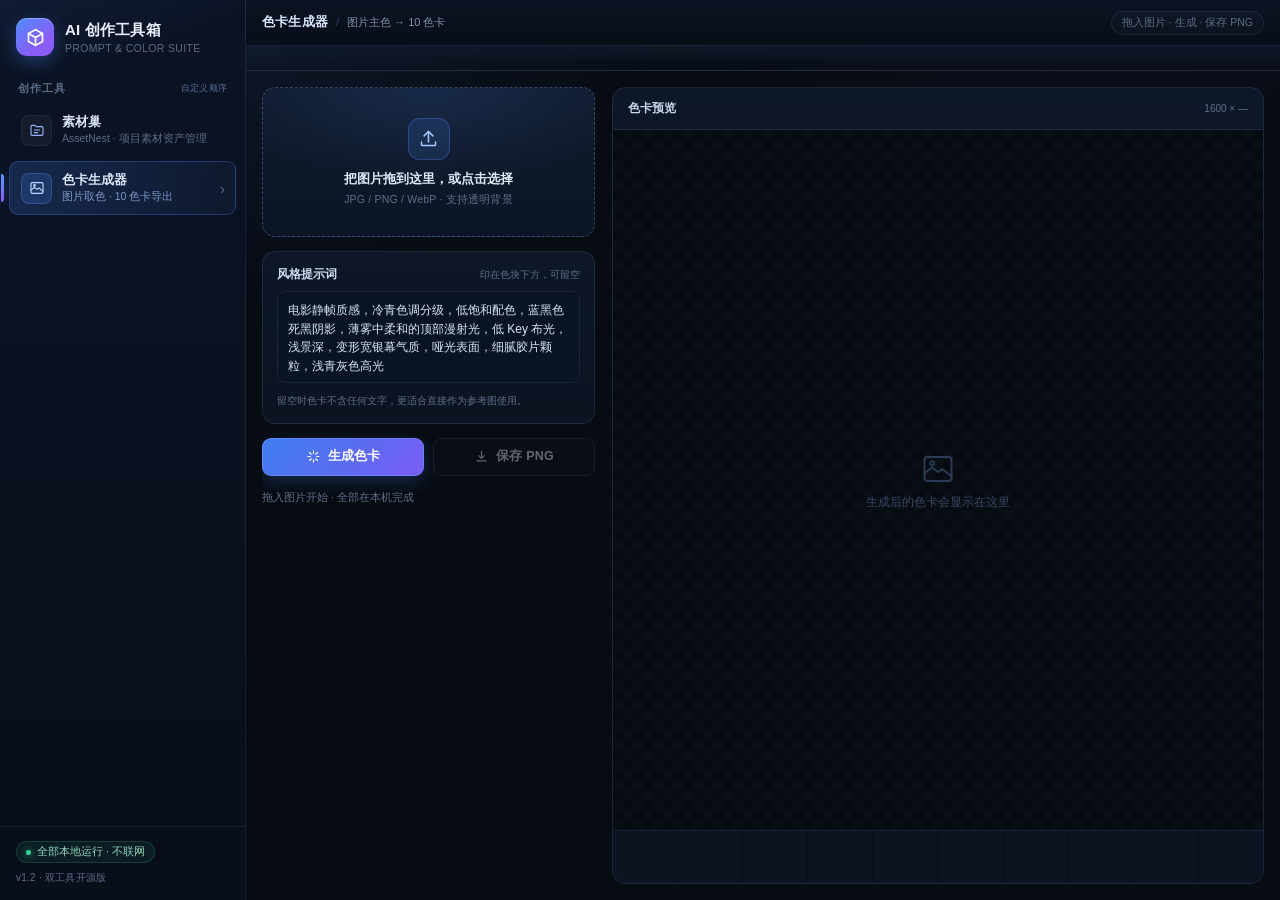
==== web/shell.html @ 08d2ac6e "Initial open source release v1.2.0" ====
<!DOCTYPE html>
<html lang="zh-CN">
<head>
<meta charset="UTF-8">
<meta name="viewport" content="width=device-width, initial-scale=1">
<title>AI 创作工具箱</title>
<style>
  :root{
    --bg:#070b12;
    --side:#0a1120;
    --side-2:#0d1730;
    --line:rgba(126,156,210,.13);
    --line-strong:rgba(126,156,210,.22);
    --text:#e9effa;
    --muted:#8090aa;
    --muted-2:#5c6b84;
    --accent:#4f8cff;
    --accent-2:#8b5cf6;
    --ok:#35d39a;
  }
  *{box-sizing:border-box;margin:0;padding:0}
  html,body{height:100%;overflow:hidden}
  body{
    background:var(--bg);color:var(--text);
    font-family:"Microsoft YaHei UI","Microsoft YaHei","PingFang SC","Segoe UI",sans-serif;
    font-size:13px;display:flex;
    -webkit-font-smoothing:antialiased;user-select:none;
  }
  button{font:inherit;color:inherit;background:none;border:0;cursor:pointer}
  iframe{border:0;display:block;width:100%;height:100%;background:var(--bg)}

  /* ---------- 侧栏 ---------- */
  .side{
    width:246px;flex:0 0 246px;height:100%;
    background:
      radial-gradient(560px 240px at -30% -10%,rgba(79,140,255,.16),transparent 70%),
      linear-gradient(180deg,#0b1324 0%,#080e1a 100%);
    border-right:1px solid var(--line);
    display:flex;flex-direction:column;
    position:relative;z-index:2;
  }
  .brand{
    display:flex;align-items:center;gap:11px;
    padding:18px 16px 16px;
  }
  .logo{
    width:38px;height:38px;flex:0 0 38px;border-radius:11px;
    background:linear-gradient(140deg,#4f8cff,#8b5cf6 70%);
    display:grid;place-items:center;
    box-shadow:0 6px 18px rgba(79,140,255,.32),inset 0 1px 0 rgba(255,255,255,.28);
  }
  .logo svg{width:21px;height:21px;stroke:#fff;fill:none;stroke-width:1.9;stroke-linecap:round;stroke-linejoin:round}
  .brand-title{font-size:15px;font-weight:700;letter-spacing:.2px;line-height:1.3}
  .brand-sub{font-size:10.5px;color:var(--muted-2);letter-spacing:.34px;margin-top:2px}

  .section-label{
    padding:10px 18px 7px;font-size:10.5px;letter-spacing:1.1px;
    color:var(--muted-2);text-transform:uppercase;font-weight:600;
  }
  .order-hint{
    float:right;border:0;background:none;padding:0;font:inherit;
    font-size:9px;letter-spacing:.2px;color:#5a6f92;text-transform:none;
    font-weight:400;cursor:pointer;transition:color .15s;
  }
  .order-hint:hover{color:#a9c5f2}
  nav{display:flex;flex-direction:column;gap:4px;padding:0 9px}

  .nav-item{
    position:relative;display:flex;align-items:center;gap:10px;
    padding:10px 10px 10px 11px;border-radius:9px;text-align:left;
    border:1px solid transparent;
    transition:background .16s,border-color .16s,transform .16s;
  }
  .nav-item:hover{background:rgba(255,255,255,.035);border-color:rgba(126,156,210,.1)}
  .nav-item.active{
    background:linear-gradient(90deg,rgba(79,140,255,.19),rgba(79,140,255,.06));
    border-color:rgba(79,140,255,.3);
  }
  .nav-item.active:before{
    content:"";position:absolute;left:-9px;top:12px;bottom:12px;width:3px;border-radius:0 3px 3px 0;
    background:linear-gradient(180deg,#5b96ff,#8b5cf6);
    box-shadow:0 0 10px rgba(79,140,255,.6);
  }
  .ico{
    width:31px;height:31px;flex:0 0 31px;border-radius:8px;
    display:grid;place-items:center;
    background:rgba(255,255,255,.045);border:1px solid rgba(255,255,255,.055);
    color:#93b4f2;transition:all .16s;
  }
  .ico svg{width:16px;height:16px;stroke:currentColor;fill:none;stroke-width:1.7;stroke-linecap:round;stroke-linejoin:round}
  .nav-item.active .ico{background:rgba(79,140,255,.17);border-color:rgba(79,140,255,.34);color:#bcd4ff}
  .nav-text{min-width:0;flex:1;display:flex;flex-direction:column;gap:1px}
  .nav-title{font-size:12.5px;font-weight:600;color:#dce7f8;letter-spacing:.1px}
  .nav-sub{font-size:10.5px;color:var(--muted-2);white-space:nowrap;overflow:hidden;text-overflow:ellipsis}
  .nav-item.active .nav-sub{color:#7d99c9}
  .nav-arrow{color:var(--muted-2);font-size:15px;opacity:0;transform:translateX(-3px);transition:all .16s}
  .nav-item.active .nav-arrow,.nav-item:hover .nav-arrow{opacity:1;transform:none}
  .nav-item[draggable="true"]{cursor:grab}
  .nav-item.dragging{opacity:.35}
  .nav-item.drop-before{box-shadow:inset 0 2px 0 var(--accent)}
  .nav-item.drop-after{box-shadow:inset 0 -2px 0 var(--accent)}

  .side-foot{
    margin-top:auto;padding:14px 16px 15px;border-top:1px solid var(--line);
    display:flex;flex-direction:column;gap:8px;
  }
  .local-pill{
    display:inline-flex;align-items:center;gap:6px;align-self:flex-start;
    font-size:10.5px;color:#8fd7bd;background:rgba(53,211,154,.08);
    border:1px solid rgba(53,211,154,.18);border-radius:20px;padding:3px 9px;
  }
  .dot{width:5px;height:5px;border-radius:50%;background:var(--ok);box-shadow:0 0 7px rgba(53,211,154,.9)}
  .ver{font-size:10px;color:var(--muted-2);letter-spacing:.25px}

  /* 素材巢激活时收起侧栏，给 AssetNest 自己的文件树留空间 */
  .side{transition:width .2s ease,flex-basis .2s ease}
  .side.rail{width:64px;flex-basis:64px}
  .side.rail .brand{justify-content:center;padding:18px 0}
  .side.rail .brand > div:last-child{display:none}
  .side.rail .logo{width:34px;height:34px;flex-basis:34px}
  .side.rail .section-label,
  .side.rail .nav-text,
  .side.rail .nav-arrow,
  .side.rail .side-foot{display:none}
  .side.rail nav{padding:0 8px;gap:6px}
  .side.rail .nav-item{justify-content:center;padding:11px 0}
  .side.rail .nav-item.active:before{left:-8px}

  /* 素材巢启动/停止状态层 */
  .an-state{
    position:absolute;inset:0;z-index:6;display:flex;flex-direction:column;
    align-items:center;justify-content:center;gap:11px;text-align:center;padding:24px;
    background:
      radial-gradient(600px 300px at 50% 20%,rgba(79,140,255,.12),transparent 70%),
      #070b12;
  }
  .an-state.hide{display:none}
  .an-title{font-size:14px;font-weight:700;color:#dce8fb;letter-spacing:.2px}
  .an-sub{font-size:11px;color:var(--muted-2);line-height:1.65;max-width:440px;white-space:pre-line}
  .an-btn{
    margin-top:4px;height:34px;padding:0 18px;border-radius:8px;font-size:12px;font-weight:600;
    color:#fff;background:linear-gradient(135deg,#3f7ff0,#6d5cf6);
    border:1px solid rgba(120,150,255,.5);box-shadow:0 6px 18px rgba(63,127,240,.22);
  }
  .an-btn:hover{filter:brightness(1.08)}
  .an-btn[hidden]{display:none}

  /* 素材巢收起侧栏时，底部保留一个“排序”入口 */
  .rail-order{
    display:none;width:38px;height:38px;margin:12px auto 14px;border-radius:10px;
    border:1px solid rgba(126,156,210,.18);background:rgba(255,255,255,.04);
    color:#93a9ca;place-items:center;
  }
  .rail-order:hover{background:rgba(79,140,255,.16);border-color:rgba(79,140,255,.4);color:#cfdefa}
  .rail-order svg{width:17px;height:17px;stroke:currentColor;fill:none;stroke-width:1.8;stroke-linecap:round;stroke-linejoin:round}
  .side.rail .rail-order{display:grid;margin-top:auto}

  /* 自定义工具顺序弹窗 */
  .order-modal{position:fixed;inset:0;z-index:80;display:flex;align-items:center;justify-content:center;padding:24px}
  .order-modal[hidden]{display:none}
  .order-backdrop{position:absolute;inset:0;background:rgba(2,6,12,.68);backdrop-filter:blur(4px)}
  .order-card{
    position:relative;width:478px;max-width:100%;max-height:100%;display:flex;flex-direction:column;
    background:linear-gradient(180deg,#111d31,#0a1322);
    border:1px solid rgba(126,156,210,.28);border-radius:16px;
    box-shadow:0 26px 80px rgba(0,0,0,.7),inset 0 1px 0 rgba(255,255,255,.06);
    overflow:hidden;
  }
  .order-head{display:flex;align-items:flex-start;gap:12px;padding:18px 20px 14px;border-bottom:1px solid var(--line)}
  .order-title{font-size:15px;font-weight:700;color:#e6effc;letter-spacing:.2px}
  .order-sub{font-size:10.5px;color:#6f82a2;line-height:1.55;margin-top:4px}
  .order-close{
    margin-left:auto;width:30px;height:30px;flex:0 0 30px;border-radius:8px;
    color:#8d9cb6;font-size:19px;line-height:1;
  }
  .order-close:hover{background:rgba(255,255,255,.07);color:#fff}
  .order-list{padding:14px 16px;overflow:auto;display:flex;flex-direction:column;gap:7px}
  .order-row{
    display:flex;align-items:center;gap:9px;padding:8px 10px;
    border:1px solid rgba(126,156,210,.14);border-radius:10px;
    background:rgba(255,255,255,.025);
  }
  .order-row .grip{color:#3e4f6c;font-size:13px;letter-spacing:-2px;width:10px;flex:0 0 10px}
  .order-row .num{width:16px;flex:0 0 16px;text-align:center;font-size:9.5px;color:#617697;font-variant-numeric:tabular-nums}
  .order-row .ico{width:28px;height:28px;flex:0 0 28px;border-radius:7px}
  .order-row .ico svg{width:15px;height:15px}
  .order-row .info{flex:1;min-width:0}
  .order-row .info b{display:block;font-size:12px;font-weight:600;color:#dce7f8}
  .order-row .info small{display:block;font-size:9.5px;color:#667892;white-space:nowrap;overflow:hidden;text-overflow:ellipsis;margin-top:1px}
  .order-row .move{
    width:27px;height:27px;flex:0 0 27px;border-radius:7px;
    border:1px solid rgba(126,156,210,.2);background:rgba(255,255,255,.04);
    color:#bacbe4;font-size:13px;line-height:1;
  }
  .order-row .move:hover:not(:disabled){background:rgba(79,140,255,.2);border-color:rgba(79,140,255,.48);color:#fff}
  .order-row .move:disabled{opacity:.22;cursor:not-allowed}
  .order-foot{display:flex;align-items:center;justify-content:space-between;gap:10px;padding:12px 16px 14px;border-top:1px solid var(--line)}
  .order-foot-right{display:flex;gap:8px}
  .order-btn{
    height:34px;padding:0 16px;border-radius:8px;font-size:11.5px;
    border:1px solid rgba(126,156,210,.24);background:rgba(255,255,255,.04);color:#d6e3f6;
  }
  .order-btn:hover{background:rgba(255,255,255,.07);border-color:rgba(126,156,210,.45)}
  .order-btn.primary{
    background:linear-gradient(135deg,#3f7ff0,#6d5cf6);border-color:rgba(120,150,255,.5);
    color:#fff;font-weight:600;box-shadow:0 6px 18px rgba(63,127,240,.24);
  }
  .order-btn.primary:hover{filter:brightness(1.08)}


  /* ---------- 主区 ---------- */
  .stage{flex:1;min-width:0;height:100%;display:flex;flex-direction:column;background:var(--bg)}
  .stage-bar{
    height:46px;flex:0 0 46px;display:flex;align-items:center;gap:10px;
    padding:0 16px;border-bottom:1px solid var(--line);
    background:linear-gradient(180deg,#0b1322,#080e19);
  }
  .stage-title{display:flex;align-items:baseline;gap:8px;min-width:0}
  .stage-name{font-size:12.5px;font-weight:700;letter-spacing:.2px;color:#dbe8ff}
  .stage-sep{color:#32415c;font-size:11px}
  .stage-sub{font-size:11px;color:var(--muted);white-space:nowrap}
  .stage-tip{
    margin-left:auto;font-size:10.5px;color:var(--muted-2);
    padding:4px 10px;border:1px solid var(--line);border-radius:20px;
    background:rgba(255,255,255,.018);white-space:nowrap;
  }
  .frame-wrap{position:relative;flex:1;min-height:0;background:var(--bg)}
  .pane{position:absolute;inset:0;opacity:0;visibility:hidden;transition:opacity .18s ease}
  .pane.active{opacity:1;visibility:visible}
  .pane iframe{width:100%;height:100%}

  .loading{
    position:absolute;inset:0;display:grid;place-items:center;z-index:3;
    background:#070b12;color:var(--muted);font-size:12px;gap:10px;
    pointer-events:none;transition:opacity .25s;
  }
  .loading.hide{opacity:0}
  .spin{width:26px;height:26px;border-radius:50%;border:2px solid #1c2b47;border-top-color:var(--accent);animation:sp 1s linear infinite}
  @keyframes sp{to{transform:rotate(360deg)}}

  @media (max-width:980px){
    .side{width:212px;flex-basis:212px}
    .brand-sub,.stage-tip{display:none}
  }
</style>
</head>
<body>
<aside class="side">
  <div class="brand">
    <div class="logo">
      <svg viewBox="0 0 24 24"><path d="M4 7.5 12 3l8 4.5v9L12 21l-8-4.5z"/><path d="M12 12v9"/><path d="m4 7.5 8 4.5 8-4.5"/></svg>
    </div>
    <div>
      <div class="brand-title">AI 创作工具箱</div>
      <div class="brand-sub">PROMPT &amp; COLOR SUITE</div>
    </div>
  </div>

  <div class="section-label">创作工具<button class="order-hint" id="btnOrder" title="自定义工具顺序">自定义顺序</button></div>
  <nav>
    <button class="nav-item" data-module="assetnest" title="素材巢">
      <span class="ico"><svg viewBox="0 0 24 24"><path d="M3 7a2 2 0 012-2h4l2 2h8a2 2 0 012 2v9a2 2 0 01-2 2H5a2 2 0 01-2-2z"/><path d="M8 12h8M8 16h5"/></svg></span>
      <span class="nav-text">
        <span class="nav-title">素材巢</span>
        <span class="nav-sub">AssetNest · 项目素材资产管理</span>
      </span>
      <span class="nav-arrow">›</span>
    </button>
    <button class="nav-item active" data-module="colorcard" title="色卡生成器">
      <span class="ico"><svg viewBox="0 0 24 24"><rect x="3" y="4" width="18" height="16" rx="2"/><path d="M3 15l5-4 4 3 3-2 6 5"/><circle cx="8.2" cy="8.2" r="1.3"/></svg></span>
      <span class="nav-text">
        <span class="nav-title">色卡生成器</span>
        <span class="nav-sub">图片取色 · 10 色卡导出</span>
      </span>
      <span class="nav-arrow">›</span>
    </button>
  </nav>

  <button class="rail-order" id="railOrder" title="自定义工具顺序">
    <svg viewBox="0 0 24 24"><path d="M8 6h13M8 12h13M8 18h13"/><path d="M4 4v16"/><path d="m2 8 2-4 2 4M2 16l2 4 2-4"/></svg>
  </button>

  <div class="side-foot">
    <span class="local-pill"><span class="dot"></span>全部本地运行 · 不联网</span>
    <span class="ver">v1.2 · 双工具开源版</span>
  </div>
</aside>

<main class="stage">
  <div class="stage-bar">
    <div class="stage-title">
      <span class="stage-name" id="stageName">色卡生成器</span>
      <span class="stage-sep">/</span>
      <span class="stage-sub" id="stageSub">图片主色 → 10 色卡</span>
    </div>
    <div class="stage-tip" id="stageTip">拖入图片 · 生成 · 保存 PNG</div>
  </div>
  <div class="frame-wrap">
    <div class="loading" id="loading"><div class="spin"></div><div>正在载入工具…</div></div>
    <div class="pane" data-pane="assetnest">
      <div class="an-state" id="anState">
        <div class="spin"></div>
        <div class="an-title" id="anTitle">正在启动素材巢…</div>
        <div class="an-sub" id="anSub">首次启动约需几秒，之后切换会很快</div>
        <button class="an-btn" id="anRetry" hidden>重新启动</button>
      </div>
      <iframe id="fr-assetnest" title="素材巢"></iframe>
    </div>
    <div class="pane active" data-pane="colorcard"><iframe id="fr-colorcard" src="colorcard/index.html" title="色卡生成器"></iframe></div>
  </div>
</main>

<div class="order-modal" id="orderModal" hidden>
  <div class="order-backdrop" id="orderBackdrop"></div>
  <div class="order-card" role="dialog" aria-modal="true" aria-label="自定义工具顺序">
    <div class="order-head">
      <div>
        <div class="order-title">自定义工具顺序</div>
        <div class="order-sub">用 ↑ ↓ 调整左侧工具栏的排列，保存后立即生效，下次打开保持。</div>
      </div>
      <button class="order-close" id="orderClose" title="关闭">×</button>
    </div>
    <div class="order-list" id="orderList"></div>
    <div class="order-foot">
      <button class="order-btn" id="orderReset">恢复默认</button>
      <div class="order-foot-right">
        <button class="order-btn" id="orderCancel">取消</button>
        <button class="order-btn primary" id="orderSave">保存顺序</button>
      </div>
    </div>
  </div>
</div>

<script>
(function(){
  var modules = {
    assetnest: { name:'素材巢', sub:'AssetNest · 项目素材资产管理', tip:'剧本 · 人物 · 场景 · 道具 · 音频 · 视频 · 成片' },
    colorcard: { name:'色卡生成器', sub:'图片主色 → 10 色卡', tip:'拖入图片 · 生成 · 保存 PNG' }
  };
  var items = document.querySelectorAll('.nav-item');
  var panes = document.querySelectorAll('.pane');
  var sideEl = document.querySelector('.side');
  var stageName = document.getElementById('stageName');
  var stageSub = document.getElementById('stageSub');
  var stageTip = document.getElementById('stageTip');
  var loading = document.getElementById('loading');
  var anState = document.getElementById('anState');
  var anTitle = document.getElementById('anTitle');
  var anSub = document.getElementById('anSub');
  var anRetry = document.getElementById('anRetry');
  var anFrame = document.getElementById('fr-assetnest');
  var anUrl = '', anStarting = false;
  var NAV_ORDER_KEY = 'aibox.order';
  var DEFAULT_ORDER = ['assetnest','colorcard'];
  var dragKey = null, suppressClick = false;
  var btnOrder = document.getElementById('btnOrder');
  var railOrder = document.getElementById('railOrder');
  var orderModal = document.getElementById('orderModal');
  var orderBackdrop = document.getElementById('orderBackdrop');
  var orderList = document.getElementById('orderList');

  function clearDrop(){
    var bs = document.querySelectorAll('.nav-item');
    for (var i=0;i<bs.length;i++) bs[i].classList.remove('drop-before','drop-after');
  }
  function saveOrder(){
    try {
      var arr = [];
      var bs = document.querySelectorAll('.nav-item');
      for (var i=0;i<bs.length;i++) arr.push(bs[i].getAttribute('data-module'));
      localStorage.setItem(NAV_ORDER_KEY, JSON.stringify(arr));
    } catch(e){}
  }
  function applySavedOrder(){
    var nav = document.querySelector('nav');
    if (!nav) return;
    var saved = [];
    try { saved = JSON.parse(localStorage.getItem(NAV_ORDER_KEY) || '[]'); } catch(e){}
    if (!Array.isArray(saved)) saved = [];
    for (var i=0;i<saved.length;i++){
      var b = document.querySelector('.nav-item[data-module="' + saved[i] + '"]');
      if (b) nav.appendChild(b);
    }
    for (var j=0;j<items.length;j++){
      if (!nav.contains(items[j])) nav.appendChild(items[j]);
    }
  }

  /* ---------- 自定义工具顺序（弹窗） ---------- */
  function updateOrderRows(){
    var rows = orderList.querySelectorAll('.order-row');
    for (var i=0;i<rows.length;i++){
      rows[i].querySelector('.num').textContent = String(i + 1);
      rows[i].querySelector('.move[data-dir="up"]').disabled = (i === 0);
      rows[i].querySelector('.move[data-dir="down"]').disabled = (i === rows.length - 1);
    }
  }

  function buildOrderRows(){
    orderList.innerHTML = '';
    var bs = document.querySelectorAll('.nav-item');
    for (var i=0;i<bs.length;i++){
      (function(b){
        var row = document.createElement('div');
        row.className = 'order-row';
        row.setAttribute('data-key', b.getAttribute('data-module'));

        var grip = document.createElement('span'); grip.className = 'grip'; grip.textContent = '⋮⋮';
        var num = document.createElement('span'); num.className = 'num';
        var ico = document.createElement('span'); ico.className = 'ico';
        ico.innerHTML = b.querySelector('.ico').innerHTML;
        var info = document.createElement('div'); info.className = 'info';
        var nm = document.createElement('b'); nm.textContent = b.querySelector('.nav-title').textContent;
        var sb = document.createElement('small'); sb.textContent = b.querySelector('.nav-sub').textContent;
        info.appendChild(nm); info.appendChild(sb);

        var up = document.createElement('button');
        up.type = 'button'; up.className = 'move'; up.setAttribute('data-dir','up');
        up.title = '上移'; up.textContent = '↑';
        var down = document.createElement('button');
        down.type = 'button'; down.className = 'move'; down.setAttribute('data-dir','down');
        down.title = '下移'; down.textContent = '↓';

        row.appendChild(grip); row.appendChild(num); row.appendChild(ico);
        row.appendChild(info); row.appendChild(up); row.appendChild(down);
        orderList.appendChild(row);
      })(bs[i]);
    }
    updateOrderRows();
  }

  function openOrderModal(){
    buildOrderRows();
    orderModal.hidden = false;
    setTimeout(function(){
      var c = document.getElementById('orderClose');
      if (c) c.focus();
    }, 30);
  }
  function closeOrderModal(){ orderModal.hidden = true; }

  function commitOrder(){
    var rows = orderList.querySelectorAll('.order-row');
    var nav = document.querySelector('nav');
    for (var i=0;i<rows.length;i++){
      var key = rows[i].getAttribute('data-key');
      var b = document.querySelector('.nav-item[data-module="' + key + '"]');
      if (b) nav.appendChild(b);
    }
    saveOrder();
    closeOrderModal();
  }

  function resetOrder(){
    for (var i=0;i<DEFAULT_ORDER.length;i++){
      var r = orderList.querySelector('.order-row[data-key="' + DEFAULT_ORDER[i] + '"]');
      if (r) orderList.appendChild(r);
    }
    updateOrderRows();
  }

  if (btnOrder) btnOrder.addEventListener('click', openOrderModal);
  if (railOrder) railOrder.addEventListener('click', openOrderModal);
  document.getElementById('orderClose').addEventListener('click', closeOrderModal);
  document.getElementById('orderCancel').addEventListener('click', closeOrderModal);
  document.getElementById('orderSave').addEventListener('click', commitOrder);
  document.getElementById('orderReset').addEventListener('click', resetOrder);
  orderBackdrop.addEventListener('click', closeOrderModal);
  orderList.addEventListener('click', function(e){
    var btn = e.target.closest ? e.target.closest('.move') : null;
    if (!btn) return;
    var row = btn.closest('.order-row');
    if (!row) return;
    var dir = btn.getAttribute('data-dir');
    if (dir === 'up' && row.previousElementSibling) {
      orderList.insertBefore(row, row.previousElementSibling);
    } else if (dir === 'down' && row.nextElementSibling) {
      orderList.insertBefore(row.nextElementSibling, row);
    }
    updateOrderRows();
  });
  document.addEventListener('keydown', function(e){
    if (e.key === 'Escape' && orderModal && !orderModal.hidden) closeOrderModal();
  });

  function anShow(title, sub, retry){
    anTitle.textContent = title;
    anSub.textContent = sub || '';
    anRetry.hidden = !retry;
    anState.classList.remove('hide');
  }
  function anHide(){ anState.classList.add('hide'); }
  function anActive(){
    var p = document.querySelector('.pane.active');
    return !!p && p.getAttribute('data-pane') === 'assetnest';
  }
  function ensureAssetNest(){
    if (anUrl) {
      if (anFrame.getAttribute('src') !== anUrl) anFrame.src = anUrl;
      anHide();
      return;
    }
    if (!(window.chrome && window.chrome.webview)) {
      anShow('素材巢需要在桌面应用中运行', '请使用 AI 创作工具箱.exe 打开，浏览器预览模式不启动本地服务。', false);
      return;
    }
    if (anStarting) {
      anShow('正在启动素材巢…', '首次启动约需几秒，之后切换会很快', false);
      return;
    }
    anStarting = true;
    anShow('正在启动素材巢…', '首次启动约需几秒，之后切换会很快', false);
    window.chrome.webview.postMessage(JSON.stringify({ cmd: 'assetnest-start' }));
  }

  function activate(key, save){
    if (!modules[key]) key = 'colorcard';
    for (var i=0;i<items.length;i++) items[i].classList.toggle('active', items[i].getAttribute('data-module') === key);
    for (var j=0;j<panes.length;j++) panes[j].classList.toggle('active', panes[j].getAttribute('data-pane') === key);
    sideEl.classList.toggle('rail', key === 'assetnest');
    stageName.textContent = modules[key].name;
    stageSub.textContent = modules[key].sub;
    stageTip.textContent = modules[key].tip;
    if (save) { try { localStorage.setItem('aibox.module', key); } catch(e){} }
    if (key === 'assetnest') ensureAssetNest();
  }

  if (anFrame) {
    anFrame.addEventListener('load', function(){
      if (anUrl && anFrame.getAttribute('src') === anUrl && anActive()) anHide();
    });
  }
  anRetry.addEventListener('click', function(){
    anUrl = ''; anStarting = false;
    anFrame.src = 'about:blank';
    ensureAssetNest();
  });

  if (window.chrome && window.chrome.webview) {
    window.chrome.webview.addEventListener('message', function(e){
      var d = e.data;
      if (!d || !d.type) return;
      if (d.type === 'assetnest-starting') {
        anStarting = true;
        if (anActive()) anShow('正在启动素材巢…', '首次启动约需几秒，之后切换会很快', false);
      } else if (d.type === 'assetnest-ready') {
        anStarting = false;
        anUrl = d.url;
        anShow('正在载入素材巢…', '本地服务已启动', false);
        anFrame.src = d.url;
      } else if (d.type === 'assetnest-error') {
        anStarting = false;
        anUrl = '';
        if (anActive()) anShow('素材巢启动失败', d.message || '请重试', true);
      } else if (d.type === 'assetnest-stopped') {
        anStarting = false;
        anUrl = '';
        anFrame.src = 'about:blank';
        if (anActive()) anShow('素材巢已退出', '点击下方按钮可重新启动本地服务。', true);
      }
    });
  }

  for (var i=0;i<items.length;i++){
    (function(btn){
      btn.setAttribute('draggable', 'true');
      btn.addEventListener('click', function(){
        if (suppressClick) return;
        activate(btn.getAttribute('data-module'), true);
      });
      btn.addEventListener('dragstart', function(e){
        dragKey = btn.getAttribute('data-module');
        suppressClick = true;
        btn.classList.add('dragging');
        try {
          e.dataTransfer.effectAllowed = 'move';
          e.dataTransfer.setData('text/plain', dragKey);
        } catch (err) {}
      });
      btn.addEventListener('dragend', function(){
        btn.classList.remove('dragging');
        clearDrop();
        dragKey = null;
        setTimeout(function(){ suppressClick = false; }, 250);
      });
      btn.addEventListener('dragover', function(e){
        if (!dragKey || dragKey === btn.getAttribute('data-module')) return;
        e.preventDefault();
        var r = btn.getBoundingClientRect();
        var after = (e.clientY - r.top) > r.height / 2;
        clearDrop();
        btn.classList.add(after ? 'drop-after' : 'drop-before');
        try { e.dataTransfer.dropEffect = 'move'; } catch (err) {}
      });
      btn.addEventListener('dragleave', function(){
        btn.classList.remove('drop-before','drop-after');
      });
      btn.addEventListener('drop', function(e){
        e.preventDefault();
        e.stopPropagation();
        var key = dragKey || (e.dataTransfer && e.dataTransfer.getData('text/plain'));
        var target = btn.getAttribute('data-module');
        if (key && key !== target) {
          var dragged = document.querySelector('.nav-item[data-module="' + key + '"]');
          var r = btn.getBoundingClientRect();
          var after = (e.clientY - r.top) > r.height / 2;
          if (dragged) {
            if (after) btn.parentNode.insertBefore(dragged, btn.nextSibling);
            else btn.parentNode.insertBefore(dragged, btn);
            saveOrder();
          }
        }
        clearDrop();
      });
    })(items[i]);
  }

  applySavedOrder();

  var saved = 'colorcard';
  try { saved = localStorage.getItem('aibox.module') || 'colorcard'; } catch(e){}
  var hashKey = (location.hash || '').replace(/^#/, '');
  var queryKey = '';
  try { queryKey = new URLSearchParams(location.search).get('m') || ''; } catch(e){}
  if (modules[hashKey]) saved = hashKey;
  if (modules[queryKey]) saved = queryKey;
  activate(saved, false);

  var pending = 1;
  function done(){
    pending--;
    if (pending <= 0) { loading.classList.add('hide'); setTimeout(function(){ loading.style.display='none'; }, 300); }
  }
  ['fr-colorcard'].forEach(function(id){
    var f = document.getElementById(id);
    if (!f) { pending--; return; }
    f.addEventListener('load', done);
  });
  setTimeout(function(){ if (loading && loading.style.display !== 'none') { loading.classList.add('hide'); setTimeout(function(){ loading.style.display='none'; }, 300); } }, 4000);
})();
</script>
</body>
</html>
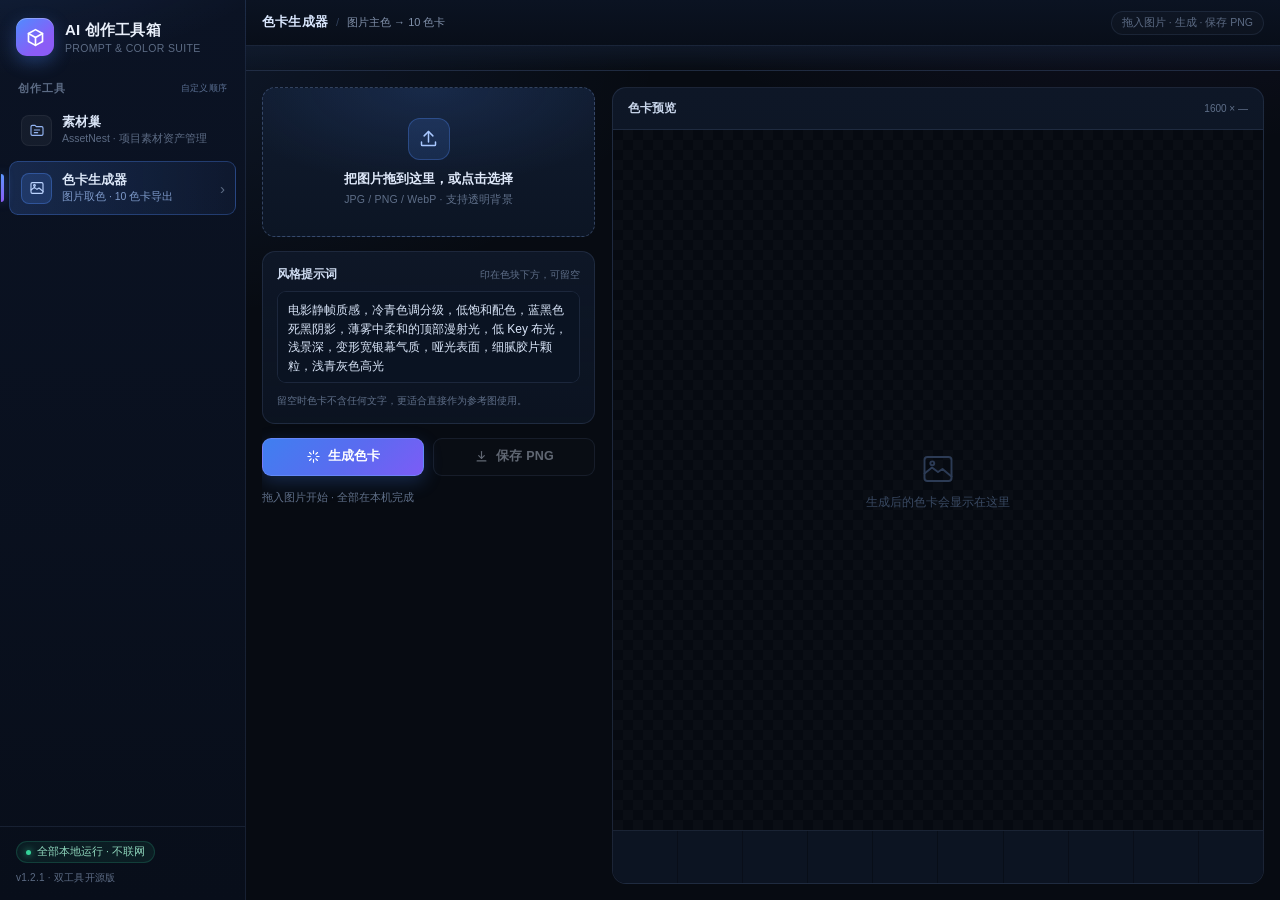
==== commit 55b50d18: "Release v1.2.1: add app screenshot and bump version" ====
--- a/web/shell.html
+++ b/web/shell.html
@@ -282,7 +282,7 @@
 
   <div class="side-foot">
     <span class="local-pill"><span class="dot"></span>全部本地运行 · 不联网</span>
-    <span class="ver">v1.2 · 双工具开源版</span>
+    <span class="ver">v1.2.1 · 双工具开源版</span>
   </div>
 </aside>
 
